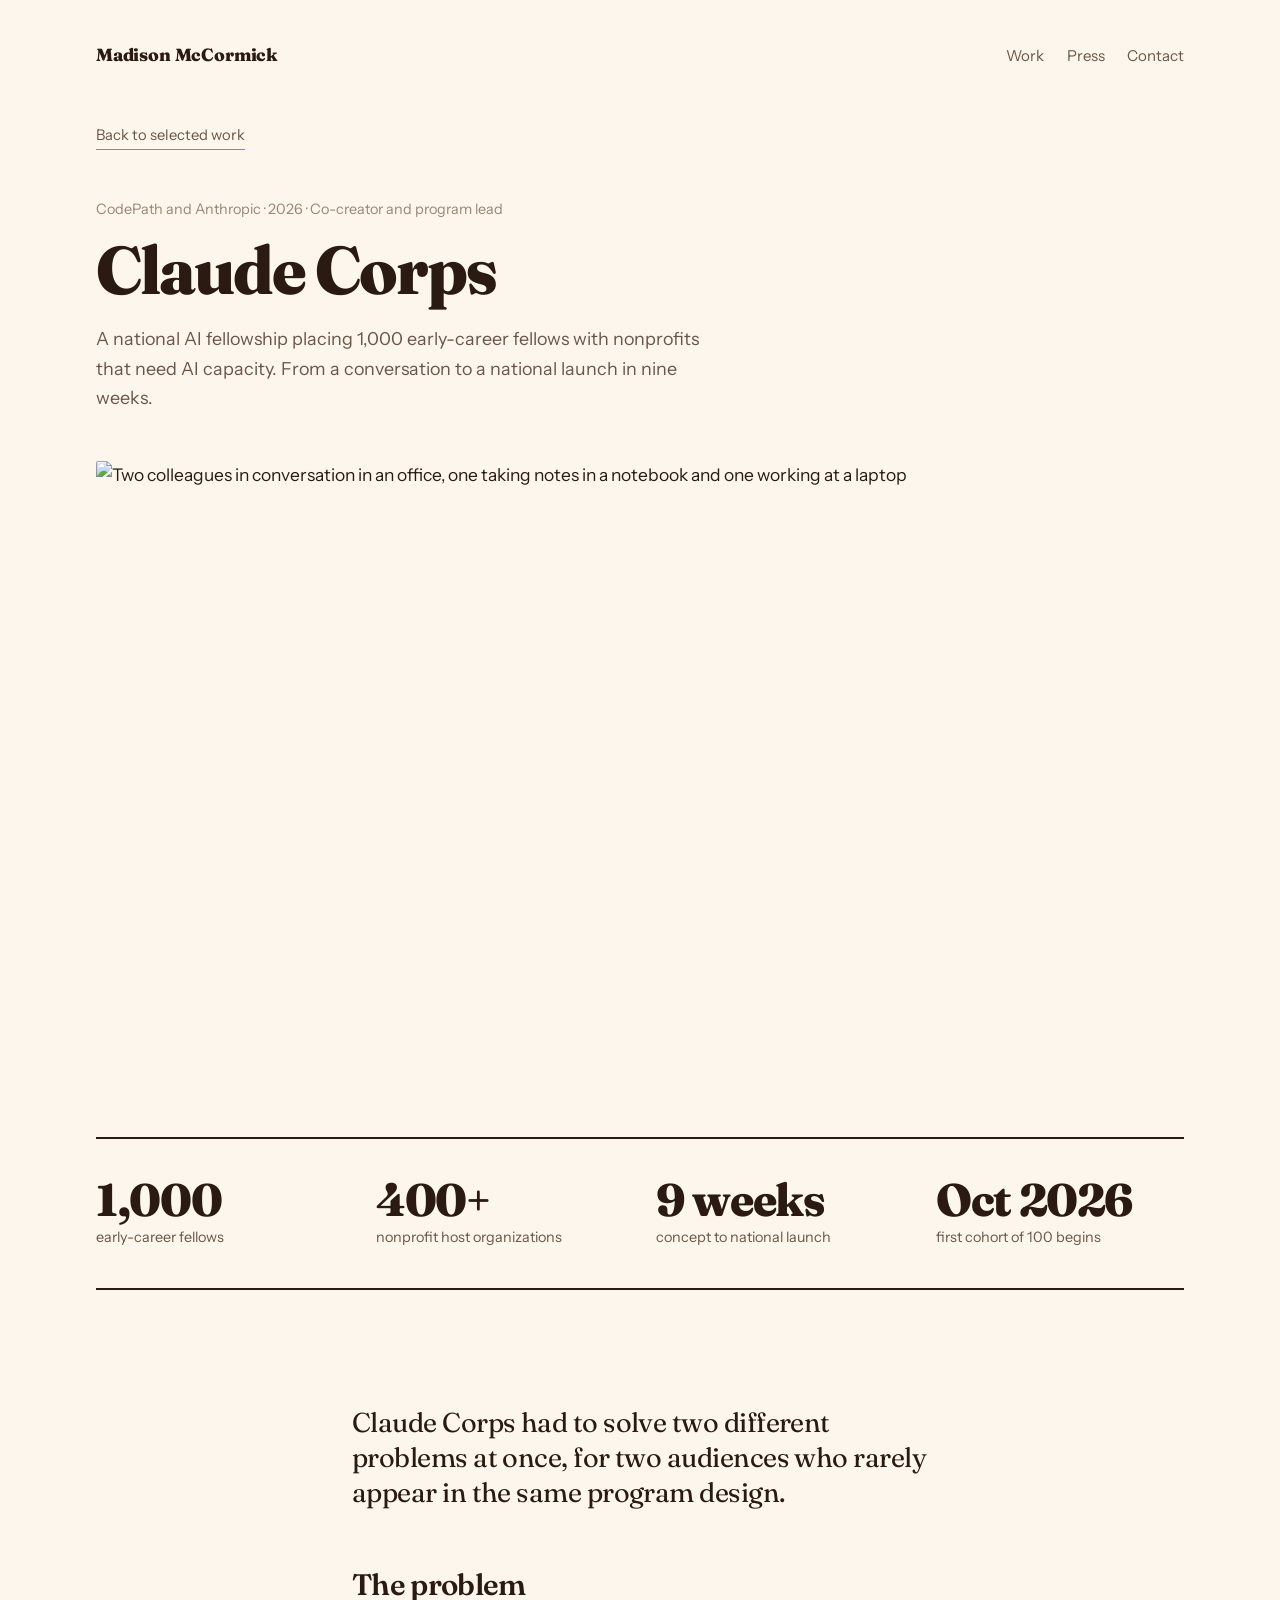
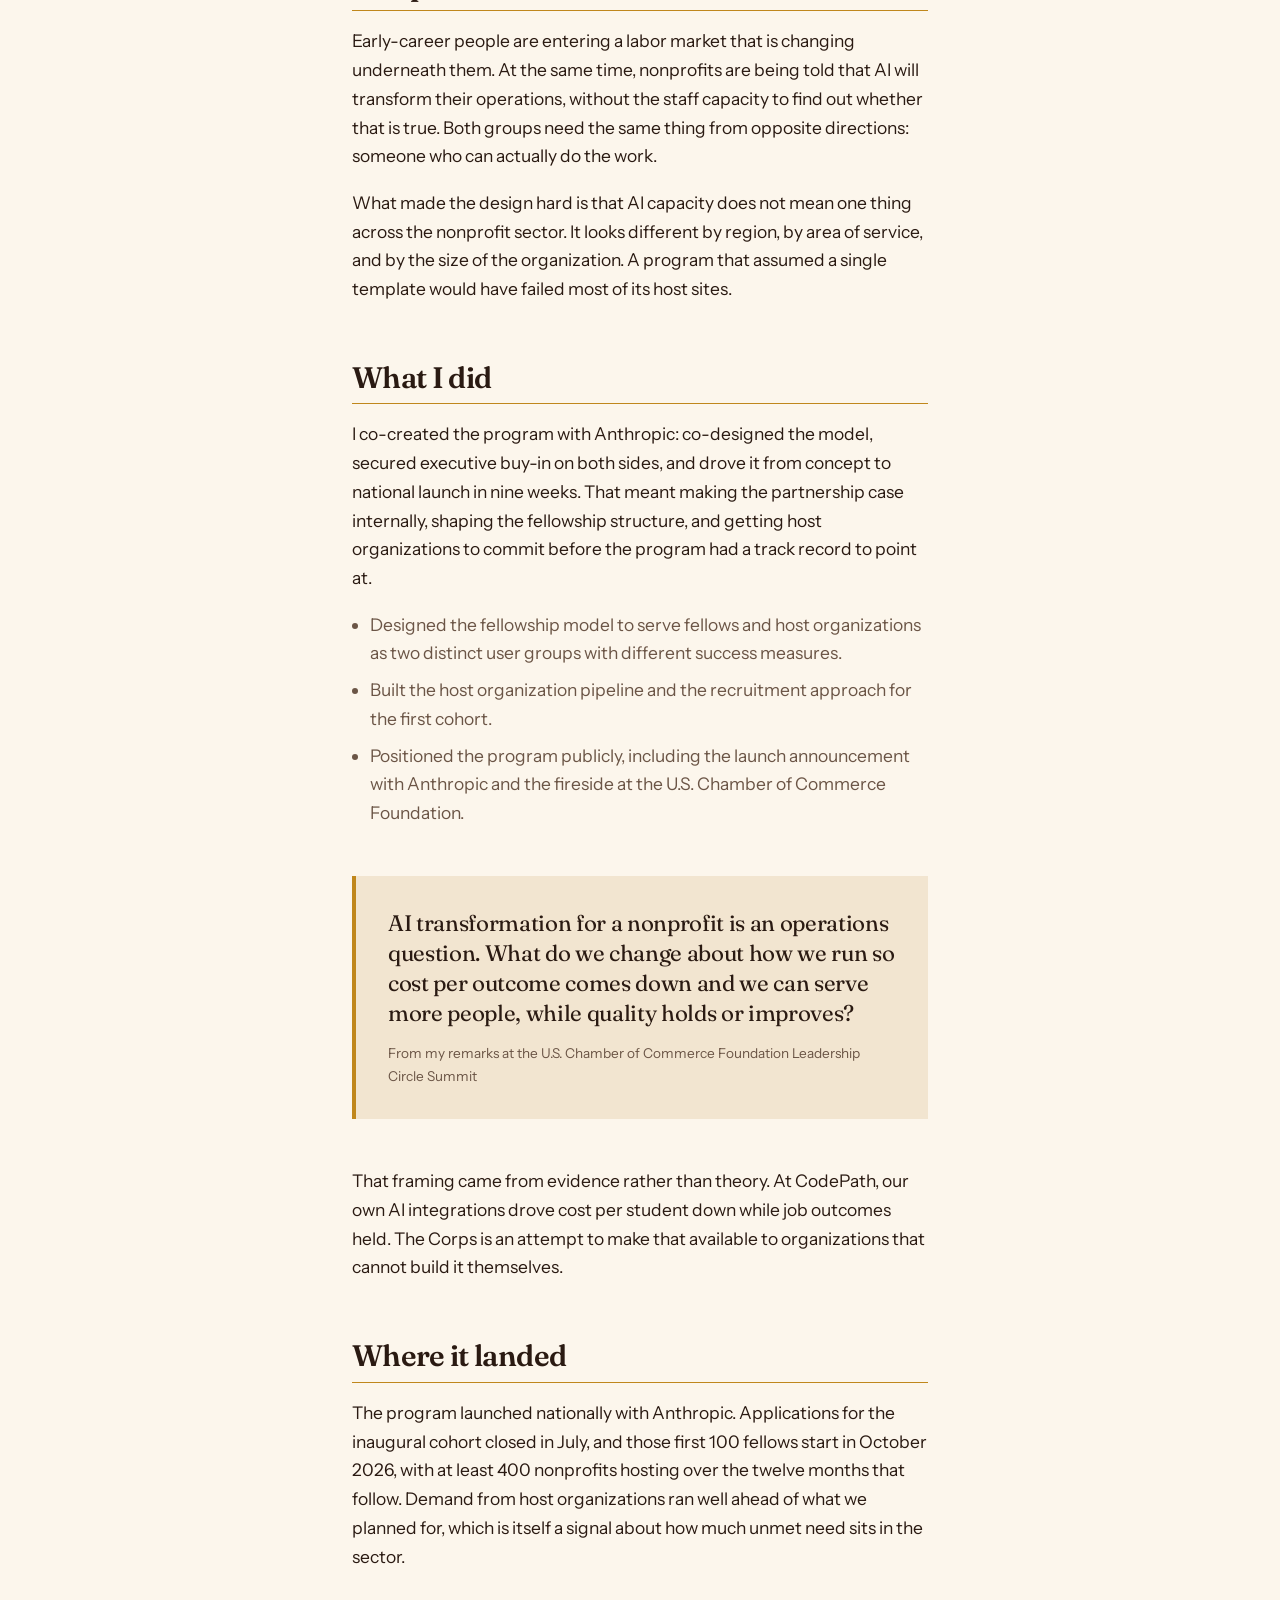
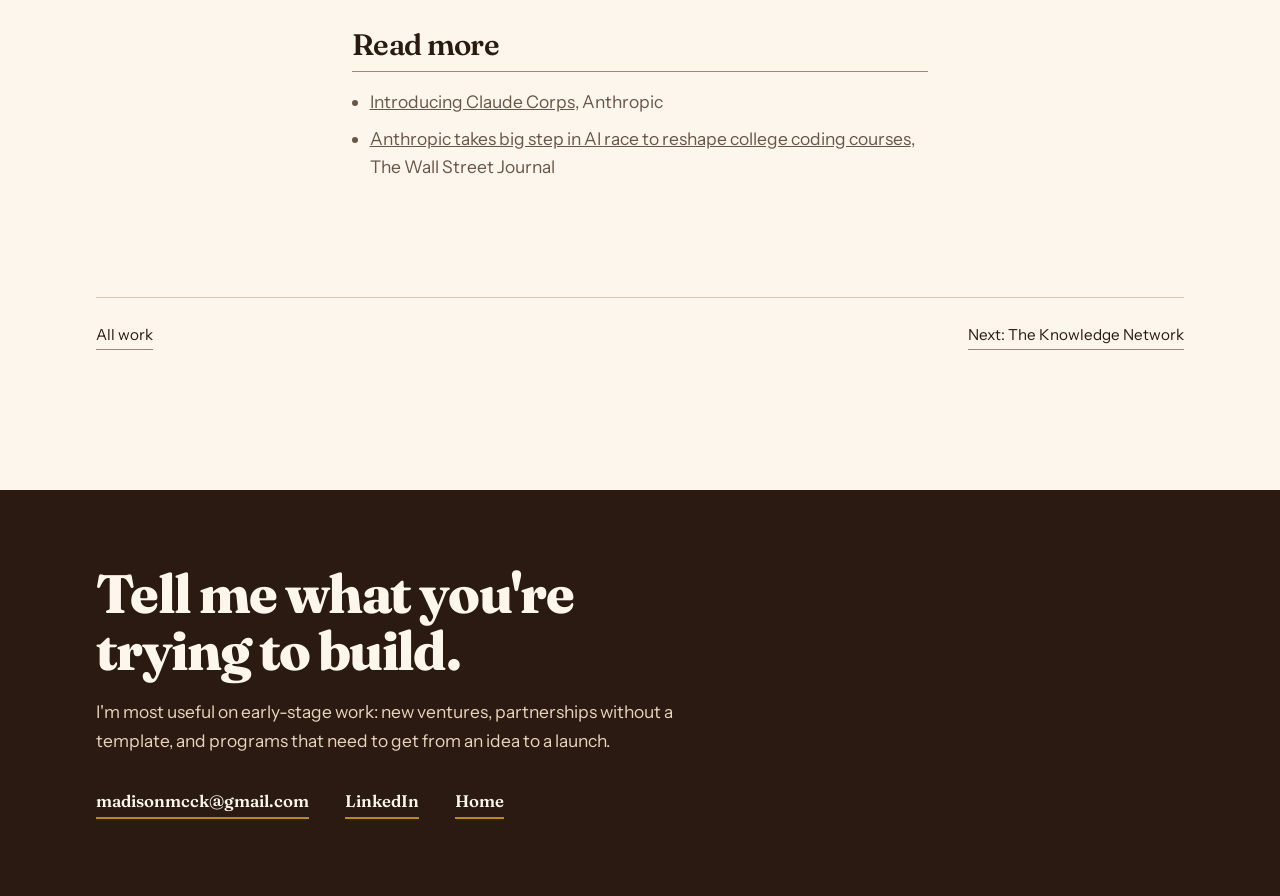
==== claude-corps.html @ e5d01e83 "Add files via upload" ====
<!DOCTYPE html>
<html lang="en">
<head>
<meta charset="utf-8">
<meta name="viewport" content="width=device-width, initial-scale=1">
<title>Claude Corps | Madison McCormick</title>
<meta name="description" content="Co-designing a national AI fellowship with Anthropic and taking it from a conversation to a national launch in nine weeks.">
<meta name="robots" content="noindex, nofollow">
<link rel="icon" href="../favicon.svg" type="image/svg+xml">
<meta property="og:type" content="website">
<meta property="og:site_name" content="Madison McCormick">
<meta property="og:title" content="Claude Corps | Madison McCormick">
<meta property="og:description" content="Co-designing a national AI fellowship with Anthropic and taking it from a conversation to a national launch in nine weeks.">
<meta property="og:url" content="https://meetmadison.net/work/claude-corps.html">
<link rel="canonical" href="https://meetmadison.net/work/claude-corps.html">
<meta property="og:image" content="https://meetmadison.net/images/speaking-podium.jpg">
<meta property="og:image:width" content="1084">
<meta property="og:image:height" content="1384">
<meta name="twitter:image" content="https://meetmadison.net/images/speaking-podium.jpg">
<meta name="twitter:card" content="summary_large_image">
<meta name="twitter:title" content="Claude Corps | Madison McCormick">
<meta name="twitter:description" content="Co-designing a national AI fellowship with Anthropic and taking it from a conversation to a national launch in nine weeks.">
<link rel="preconnect" href="https://fonts.googleapis.com">
<link rel="preconnect" href="https://fonts.gstatic.com" crossorigin>
<link href="https://fonts.googleapis.com/css2?family=Fraunces:ital,opsz,wght,SOFT,WONK@0,9..144,400,30,1;0,9..144,600,30,1;0,9..144,800,30,1;1,9..144,400,30,1&family=Instrument+Sans:ital,wght@0,400;0,500;0,600;1,400&display=swap" rel="stylesheet">
<link rel="stylesheet" href="../styles.css">
</head>
<body>

<div class="wrap">
  <header class="masthead">
    <a class="wordmark" href="../index.html">Madison McCormick</a>
    <nav>
      <a href="../index.html#work">Work</a>
      <a href="../index.html#press">Press</a>
      <a href="../index.html#contact">Contact</a>
    </nav>
  </header>

  <a class="backlink" href="../index.html#work">Back to selected work</a>

  <div class="case-head">
    <p class="eyebrow">CodePath and Anthropic · 2026 · Co-creator and program lead</p>
    <h1>Claude Corps</h1>
    <p class="dek">
      A national AI fellowship placing 1,000 early-career fellows with nonprofits
      that need AI capacity. From a conversation to a national launch in nine weeks.
    </p>
  </div>

  <figure class="case-hero">
    <img src="../images/claude-corps-mentoring.jpg" alt="Two colleagues in conversation in an office, one taking notes in a notebook and one working at a laptop" width="1116" height="806">
  </figure>
</div>

<div class="wrap">
  <div class="numbers">
    <div><span class="fig">1,000</span><span class="lab">early-career fellows</span></div>
    <div><span class="fig">400+</span><span class="lab">nonprofit host organizations</span></div>
    <div><span class="fig">9 weeks</span><span class="lab">concept to national launch</span></div>
    <div><span class="fig">Oct 2026</span><span class="lab">first cohort of 100 begins</span></div>
  </div>
</div>

<div class="narrow">
  <div class="prose">
    <p class="lead">
      Claude Corps had to solve two different problems at once, for two audiences
      who rarely appear in the same program design.
    </p>

    <h2>The problem</h2>
    <p>
      Early-career people are entering a labor market that is changing underneath
      them. At the same time, nonprofits are being told that AI will transform their
      operations, without the staff capacity to find out whether that is true. Both
      groups need the same thing from opposite directions: someone who can actually
      do the work.
    </p>
    <p>
      What made the design hard is that AI capacity does not mean one thing across
      the nonprofit sector. It looks different by region, by area of service, and by
      the size of the organization. A program that assumed a single template would
      have failed most of its host sites.
    </p>

    <h2>What I did</h2>
    <p>
      I co-created the program with Anthropic: co-designed the model, secured
      executive buy-in on both sides, and drove it from concept to national launch
      in nine weeks. That meant making the partnership case internally, shaping the
      fellowship structure, and getting host organizations to commit before the
      program had a track record to point at.
    </p>
    <ul>
      <li>Designed the fellowship model to serve fellows and host organizations as two distinct user groups with different success measures.</li>
      <li>Built the host organization pipeline and the recruitment approach for the first cohort.</li>
      <li>Positioned the program publicly, including the launch announcement with Anthropic and the fireside at the U.S. Chamber of Commerce Foundation.</li>
    </ul>

    <div class="aside-quote">
      <p>
        AI transformation for a nonprofit is an operations question. What do we
        change about how we run so cost per outcome comes down and we can serve more
        people, while quality holds or improves?
      </p>
      <span class="src">From my remarks at the U.S. Chamber of Commerce Foundation Leadership Circle Summit</span>
    </div>

    <p>
      That framing came from evidence rather than theory. At CodePath, our own AI
      integrations drove cost per student down while job outcomes held. The Corps is
      an attempt to make that available to organizations that cannot build it
      themselves.
    </p>

    <h2>Where it landed</h2>
    <p>
      The program launched nationally with Anthropic. Applications for the inaugural
      cohort closed in July, and those first 100 fellows start in October 2026, with
      at least 400 nonprofits hosting over the twelve months that follow. Demand from
      host organizations ran well ahead of what we planned for, which is itself a
      signal about how much unmet need sits in the sector.
    </p>

    <h2>Read more</h2>
    <ul>
      <li><a href="https://www.anthropic.com/news/claude-corps">Introducing Claude Corps</a>, Anthropic</li>
      <li><a href="https://www.wsj.com/tech/ai/anthropic-takes-big-step-in-ai-race-to-reshape-college-coding-courses-04c48372">Anthropic takes big step in AI race to reshape college coding courses</a>, The Wall Street Journal</li>
    </ul>
  </div>
</div>

<div class="wrap" style="margin-top:var(--stack)">
  <nav class="case-nav">
    <a href="../index.html#work">All work</a>
    <a href="knowledge-network.html">Next: The Knowledge Network</a>
  </nav>
</div>

<div class="contact">
  <div class="wrap">
    <h2>Tell me what you're trying to build.</h2>
    <p>
      I'm most useful on early-stage work: new ventures, partnerships without a
      template, and programs that need to get from an idea to a launch.
    </p>
    <div class="contact-links">
      <a href="mailto:madisonmcck@gmail.com">madisonmcck@gmail.com</a>
      <a href="https://www.linkedin.com/in/madison-mcck/">LinkedIn</a>
      <a href="../index.html">Home</a>
    </div>
  </div>
</div>

</body>
</html>
---- styles.css ----
/* ============================================================
   Madison McCormick
   Shared stylesheet for index.html and work/*.html
   ============================================================ */

:root{
  --paper:#FCF6EC;
  --sand:#F2E5D0;
  --clay:#E8D5BA;
  --ink:#2A1A12;
  --ink-soft:#6B5546;
  --ink-faint:#9C8570;
  --brick:#9B2C1E;
  --gold:#C0871C;
  --rule:#DCC7A8;

  --display:"Fraunces", Georgia, serif;
  --body:"Instrument Sans", system-ui, sans-serif;

  --gutter:clamp(1.25rem, 5vw, 5rem);
  --stack:clamp(4rem, 9vw, 8rem);
}

*,*::before,*::after{box-sizing:border-box;}
html{-webkit-text-size-adjust:100%;scroll-behavior:smooth;}
@media (prefers-reduced-motion:reduce){html{scroll-behavior:auto;}}

body{
  margin:0;
  background:var(--paper);
  color:var(--ink);
  font-family:var(--body);
  font-size:clamp(1rem,0.95rem + 0.22vw,1.09rem);
  line-height:1.65;
  -webkit-font-smoothing:antialiased;
}

img{display:block;width:100%;height:auto;}

.wrap{max-width:76rem;margin:0 auto;padding:0 var(--gutter);}
.narrow{max-width:44rem;margin:0 auto;padding:0 var(--gutter);}

a{color:inherit;}
a:focus-visible,button:focus-visible{outline:2px solid var(--brick);outline-offset:3px;}

/* ---------------- masthead ---------------- */

.masthead{
  display:flex;flex-wrap:wrap;gap:0.75rem 2rem;
  align-items:baseline;justify-content:space-between;
  padding:clamp(1.5rem,4vw,2.5rem) 0 clamp(2rem,5vw,3rem);
}
.wordmark{
  font-family:var(--display);
  font-weight:800;font-size:1.1rem;letter-spacing:-0.01em;
  text-decoration:none;
}
.masthead nav{display:flex;flex-wrap:wrap;gap:1.4rem;font-size:0.94rem;}
.masthead nav a{
  text-decoration:none;color:var(--ink-soft);
  padding-bottom:2px;border-bottom:1.5px solid transparent;
}
.masthead nav a:hover{color:var(--brick);border-bottom-color:var(--gold);}

/* ---------------- hero (home) ---------------- */

.hero{
  display:grid;
  grid-template-columns:minmax(0,1.25fr) minmax(0,0.85fr);
  gap:clamp(1.75rem,4vw,3.5rem);
  align-items:end;
  padding-bottom:clamp(2.5rem,5vw,4rem);
}
.hero h1{
  font-family:var(--display);
  font-weight:800;
  font-size:clamp(2.4rem,6.2vw,5rem);
  line-height:1.0;
  letter-spacing:-0.028em;
  margin:0 0 1.5rem;
}
.hero h1 em{font-style:italic;font-weight:400;}
.hero .lede{margin:0;max-width:30em;color:var(--ink-soft);font-size:1.1rem;}
.hero .lede + .lede{margin-top:0.9rem;}
.hero figure{margin:0;}
.hero figure img{aspect-ratio:4/5;object-fit:cover;object-position:50% 22%;border-radius:2px;}
@media (max-width:52rem){
  .hero{grid-template-columns:1fr;align-items:start;}
  .hero figure{order:-1;}
  .hero figure img{aspect-ratio:3/2;object-position:50% 25%;}
}

.band{height:6px;background:var(--gold);margin-bottom:var(--stack);}

/* ---------------- section furniture ---------------- */

section{padding-bottom:var(--stack);}

.kicker{
  font-family:var(--display);
  font-weight:600;font-size:1.05rem;
  margin:0 0 1.5rem;padding-bottom:0.6rem;
  border-bottom:2px solid var(--ink);
  display:flex;align-items:baseline;gap:1rem;
}
.kicker .note{
  margin-left:auto;font-family:var(--body);font-weight:400;
  font-size:0.88rem;color:var(--ink-faint);text-align:right;
}

/* ---------------- ledger ---------------- */

.row{
  display:grid;
  grid-template-columns:minmax(0,1.2fr) minmax(0,1.7fr) auto;
  gap:0.35rem 2rem;align-items:baseline;
  padding:1.15rem 0;border-bottom:1px solid var(--rule);
}
.row .name{
  font-family:var(--display);font-weight:600;
  font-size:clamp(1.15rem,1rem + 0.7vw,1.55rem);
  letter-spacing:-0.02em;line-height:1.15;
}
.row .org{
  display:block;font-family:var(--body);font-weight:400;
  font-size:0.86rem;color:var(--ink-faint);margin-top:0.35rem;letter-spacing:0.01em;
}
.row .state{color:var(--ink-soft);font-size:0.99rem;line-height:1.5;}
.row .year{
  font-family:var(--display);font-weight:600;font-size:1rem;
  color:var(--gold);white-space:nowrap;justify-self:end;
}
@media (max-width:46rem){
  .row{grid-template-columns:1fr auto;}
  .row .state{grid-column:1 / -1;}
}

/* ---------------- essay ---------------- */

.essay{
  display:grid;grid-template-columns:minmax(0,1fr) minmax(0,1.5fr);
  gap:clamp(1.5rem,4vw,4rem);align-items:start;
}
.essay .side{position:sticky;top:2rem;}
.essay .side figure{margin:0;}
.essay .side figcaption{font-size:0.83rem;color:var(--ink-faint);margin-top:0.6rem;line-height:1.45;}
.essay .side img{aspect-ratio:4/5;object-fit:cover;border-radius:2px;}
.essay p{margin:0 0 1.15rem;max-width:36em;}
.essay p:last-child{margin-bottom:0;}
.essay .opener{
  font-family:var(--display);font-weight:400;
  font-size:clamp(1.3rem,1.05rem + 1.1vw,1.9rem);
  line-height:1.28;letter-spacing:-0.02em;margin-bottom:1.4rem;
}
@media (max-width:52rem){
  .essay{grid-template-columns:1fr;}
  .essay .side{position:static;}
  .essay .side img{aspect-ratio:3/2;}
}

/* ---------------- photo strips ---------------- */

.strip{
  display:grid;grid-template-columns:repeat(3,1fr);
  gap:clamp(0.5rem,1.5vw,1rem);margin-top:clamp(2rem,4vw,3rem);
}
.strip figure{margin:0;}
.strip img{aspect-ratio:1/1;object-fit:cover;border-radius:2px;}
.strip figcaption{font-size:0.8rem;color:var(--ink-faint);margin-top:0.5rem;line-height:1.4;}
@media (max-width:40rem){
  .strip{grid-template-columns:1fr 1fr;}
  .strip figure:last-child:nth-child(odd):not(:only-child){display:none;}
}

.press-pics{
  display:grid;grid-template-columns:repeat(3,1fr);
  gap:clamp(0.5rem,1.5vw,1rem);margin-top:clamp(1.5rem,3vw,2.5rem);
}
.press-pics figure{margin:0;}
.press-pics img{aspect-ratio:3/2;object-fit:cover;border-radius:2px;}
.press-pics figcaption{font-size:0.8rem;color:var(--ink-faint);margin-top:0.5rem;line-height:1.4;}
@media (max-width:44rem){
  .press-pics{grid-template-columns:1fr 1fr;}
  /* drop a trailing orphan only when the count is odd, so pairs stay intact */
  .press-pics figure:last-child:nth-child(odd):not(:only-child){display:none;}
}

/* plate: a wide figure shown whole, never cropped (logo sheets, documents) */

.plate{margin:clamp(2rem,4vw,3rem) 0 0;overflow-x:auto;}
.plate img{border-radius:2px;min-width:34rem;}
.plate figcaption{font-size:0.83rem;color:var(--ink-faint);margin-top:0.6rem;line-height:1.45;}

/* ---------------- pull quote ---------------- */

.quote{background:var(--sand);padding:clamp(2.5rem,6vw,4.5rem) 0;margin-bottom:var(--stack);}
.quote blockquote{
  margin:0;max-width:30em;
  font-family:var(--display);font-weight:400;
  font-size:clamp(1.35rem,1.05rem + 1.4vw,2.15rem);
  line-height:1.26;letter-spacing:-0.022em;
}
.quote .attrib{
  margin:1.5rem 0 0;font-size:0.9rem;color:var(--ink-soft);
  padding-top:1rem;border-top:1.5px solid var(--gold);display:inline-block;
}

/* ---------------- now ---------------- */

.now{display:grid;grid-template-columns:minmax(0,1fr) minmax(0,1fr);gap:clamp(1.5rem,4vw,3.5rem);align-items:start;}
.now p{margin:0 0 1.15rem;max-width:34em;}
.now p:last-child{margin-bottom:0;}
.now .pics{display:grid;gap:clamp(0.5rem,1.5vw,1rem);}
.now .pics figure{margin:0;}
.now .pics img{aspect-ratio:3/2;object-fit:cover;border-radius:2px;}
.now .pics figcaption{font-size:0.8rem;color:var(--ink-faint);margin-top:0.5rem;}
@media (max-width:52rem){.now{grid-template-columns:1fr;}}

/* ---------------- work list ---------------- */

.work-item{
  display:grid;
  grid-template-columns:minmax(0,9rem) minmax(0,1fr) minmax(0,1.3fr);
  gap:0.5rem 2rem;align-items:start;
  padding:1.6rem 0;border-bottom:1px solid var(--rule);text-decoration:none;
}
.work-item:first-of-type{border-top:1px solid var(--rule);}
.work-item img{aspect-ratio:1/1;object-fit:cover;border-radius:2px;}
.work-item h3{
  font-family:var(--display);font-weight:600;
  font-size:clamp(1.2rem,1.05rem + 0.8vw,1.7rem);
  letter-spacing:-0.022em;line-height:1.15;margin:0;
}
.work-item .meta{display:block;font-family:var(--body);font-weight:400;font-size:0.85rem;color:var(--ink-faint);margin-top:0.4rem;}
.work-item p{margin:0;color:var(--ink-soft);font-size:0.99rem;}
.work-item:hover h3{color:var(--brick);}
@media (max-width:52rem){
  .work-item{grid-template-columns:5.5rem 1fr;}
  .work-item p{grid-column:1 / -1;}
}

/* ---------------- press ---------------- */

.press-item{
  display:grid;grid-template-columns:minmax(0,11rem) minmax(0,1fr);
  gap:0.3rem 2rem;align-items:baseline;
  padding:1.05rem 0;border-bottom:1px solid var(--rule);
}
.press-item:first-of-type{border-top:1px solid var(--rule);}
.outlet{font-family:var(--display);font-weight:600;font-size:1rem;letter-spacing:-0.01em;}
.press-item a{text-decoration:none;border-bottom:1px solid var(--rule);}
.press-item a:hover{color:var(--brick);border-bottom-color:var(--brick);}
.press-item .sub{display:block;font-size:0.85rem;color:var(--ink-faint);margin-top:0.25rem;}
@media (max-width:40rem){.press-item{grid-template-columns:1fr;}}

/* ---------------- own words ---------------- */

.ownwords{display:grid;grid-template-columns:minmax(0,1fr) minmax(0,0.85fr);gap:clamp(1.75rem,4vw,3.5rem);align-items:start;}
.essaylink{display:block;text-decoration:none;padding:1.5rem 0;border-top:1px solid var(--rule);border-bottom:1px solid var(--rule);}
.essaylink + .essaylink{border-top:none;}
.essaylink h3{
  font-family:var(--display);font-weight:600;
  font-size:clamp(1.3rem,1.1rem + 1vw,1.9rem);
  letter-spacing:-0.025em;line-height:1.14;margin:0 0 0.6rem;
}
.essaylink:hover h3{color:var(--brick);}
.essaylink .meta{display:block;font-size:0.85rem;color:var(--ink-faint);margin-bottom:0.7rem;}
.essaylink p{margin:0;color:var(--ink-soft);font-size:0.99rem;max-width:34em;}
.embed{margin:0;}
.embed iframe{width:100%;height:640px;border:0;background:var(--sand);border-radius:2px;display:block;}
.embed figcaption{font-size:0.83rem;color:var(--ink-faint);margin-top:0.6rem;line-height:1.45;}
@media (max-width:52rem){
  .ownwords{grid-template-columns:1fr;}
  .embed iframe{height:560px;}
}

/* ---------------- speaking ---------------- */

.speaking{display:grid;grid-template-columns:repeat(auto-fit,minmax(14rem,1fr));gap:clamp(1.5rem,3vw,3rem);}
.speaking h3{
  font-family:var(--display);font-weight:600;font-size:1.08rem;
  letter-spacing:-0.015em;margin:0 0 0.5rem;
  padding-bottom:0.5rem;border-bottom:1.5px solid var(--gold);
}
.speaking ul{margin:0;padding:0;list-style:none;}
.speaking li{padding:0.4rem 0;color:var(--ink-soft);font-size:0.98rem;border-bottom:1px solid var(--rule);}
.speaking li:last-child{border-bottom:none;}

/* ---------------- off the clock ---------------- */

.offclock{background:var(--sand);padding:clamp(3rem,6vw,5rem) 0;margin-bottom:var(--stack);}
.offclock .kicker{border-bottom-color:var(--ink);}
.facts{display:grid;grid-template-columns:minmax(0,1.15fr) minmax(0,1fr);gap:clamp(1.5rem,4vw,3.5rem);align-items:start;}
.facts ul{margin:0;padding:0;list-style:none;}
.facts li{
  padding:0.85rem 0;border-bottom:1px solid var(--clay);
  display:grid;grid-template-columns:1.75rem 1fr;gap:0.85rem;align-items:start;
}
.facts li:last-child{border-bottom:none;}
.facts .n{color:var(--gold);display:block;}
.facts .n svg{width:1.3rem;height:1.3rem;display:block;margin-top:0.16rem;}
.facts .pics{display:grid;grid-template-columns:1fr 1fr;gap:clamp(0.5rem,1.5vw,0.85rem);}
.facts .pics figure{margin:0;}
.facts .pics img{aspect-ratio:1/1;object-fit:cover;border-radius:2px;}
.facts .pics figcaption{font-size:0.78rem;color:var(--ink-faint);margin-top:0.4rem;}
@media (max-width:52rem){.facts{grid-template-columns:1fr;}}

/* ---------------- contact ---------------- */

.contact{background:var(--ink);color:var(--paper);padding:clamp(3rem,6vw,5rem) 0;}
.contact h2{
  font-family:var(--display);font-weight:800;
  font-size:clamp(1.85rem,1.3rem + 2.6vw,3.4rem);
  line-height:1.04;letter-spacing:-0.03em;margin:0 0 1.2rem;max-width:15ch;
}
.contact p{margin:0 0 2rem;max-width:34em;color:var(--clay);}
.contact-links{display:flex;flex-wrap:wrap;gap:0.85rem 2.25rem;align-items:baseline;}
.contact-links a{
  font-family:var(--display);font-weight:600;font-size:1.05rem;
  text-decoration:none;border-bottom:2px solid var(--gold);padding-bottom:2px;
}
.contact-links a:hover{color:var(--gold);}
.contact-links a:focus-visible{outline-color:var(--gold);}

footer{
  padding:1.75rem 0 2.5rem;font-size:0.85rem;color:var(--ink-faint);
  display:flex;flex-wrap:wrap;gap:0.4rem 2rem;justify-content:space-between;
}

/* ============================================================
   CASE STUDY PAGES (work/*.html)
   ============================================================ */

.backlink{
  display:inline-block;text-decoration:none;font-size:0.92rem;
  color:var(--ink-soft);border-bottom:1.5px solid var(--gold);
  padding-bottom:2px;margin-bottom:clamp(2rem,5vw,3rem);
}
.backlink:hover{color:var(--brick);}

.case-head{padding-bottom:clamp(2rem,4vw,3rem);}
.case-head .eyebrow{
  font-family:var(--body);font-size:0.9rem;color:var(--ink-faint);
  margin:0 0 0.9rem;
}
.case-head h1{
  font-family:var(--display);font-weight:800;
  font-size:clamp(2.2rem,1.5rem + 3.4vw,4.2rem);
  line-height:1.02;letter-spacing:-0.03em;margin:0 0 1.2rem;max-width:18ch;
}
.case-head .dek{
  margin:0;max-width:34em;font-size:1.12rem;color:var(--ink-soft);
}

.case-hero{margin:0 0 clamp(2.5rem,5vw,4rem);}
.case-hero img{aspect-ratio:16/9;object-fit:cover;border-radius:2px;}
.case-hero figcaption{font-size:0.83rem;color:var(--ink-faint);margin-top:0.6rem;}

/* numbers */
.numbers{
  display:grid;grid-template-columns:repeat(auto-fit,minmax(11rem,1fr));
  gap:clamp(1rem,2.5vw,2rem);
  padding:clamp(1.75rem,4vw,2.5rem) 0;
  border-top:2px solid var(--ink);border-bottom:2px solid var(--ink);
  margin-bottom:var(--stack);
}
.numbers div{display:flex;flex-direction:column;gap:0.35rem;}
.numbers .fig{
  font-family:var(--display);font-weight:800;
  font-size:clamp(1.9rem,1.4rem + 1.8vw,2.9rem);
  line-height:0.95;letter-spacing:-0.03em;
}
.numbers .lab{font-size:0.9rem;color:var(--ink-soft);line-height:1.4;}

/* prose */
.prose h2{
  font-family:var(--display);font-weight:600;
  font-size:clamp(1.35rem,1.15rem + 0.9vw,1.85rem);
  letter-spacing:-0.022em;line-height:1.2;
  margin:0 0 1rem;padding-bottom:0.5rem;border-bottom:1.5px solid var(--gold);
}
.prose h2:not(:first-child){margin-top:clamp(2.5rem,5vw,3.5rem);}
.prose p{margin:0 0 1.1rem;max-width:36em;}
.prose p:last-child{margin-bottom:0;}
.prose ul{margin:0 0 1.1rem;padding-left:1.1rem;max-width:36em;}
.prose li{margin-bottom:0.5rem;color:var(--ink-soft);}
.prose .lead{
  font-family:var(--display);font-weight:400;
  font-size:clamp(1.25rem,1.05rem + 0.9vw,1.7rem);
  line-height:1.3;letter-spacing:-0.02em;color:var(--ink);
  margin-bottom:1.4rem;
}

.aside-quote{
  background:var(--sand);border-left:4px solid var(--gold);
  padding:clamp(1.5rem,3vw,2rem);margin:clamp(2rem,4vw,3rem) 0;
  max-width:38em;
}
.aside-quote p{
  font-family:var(--display);font-weight:400;
  font-size:clamp(1.1rem,1rem + 0.6vw,1.4rem);
  line-height:1.34;letter-spacing:-0.015em;margin:0;
}
.aside-quote .src{
  display:block;font-family:var(--body);font-size:0.85rem;
  color:var(--ink-soft);margin-top:0.9rem;
}

.case-nav{
  display:flex;flex-wrap:wrap;gap:1rem 2rem;justify-content:space-between;
  padding:1.5rem 0;border-top:1px solid var(--rule);
  margin-bottom:var(--stack);font-size:0.95rem;
}
.case-nav a{text-decoration:none;border-bottom:1.5px solid var(--gold);padding-bottom:2px;}
.case-nav a:hover{color:var(--brick);}
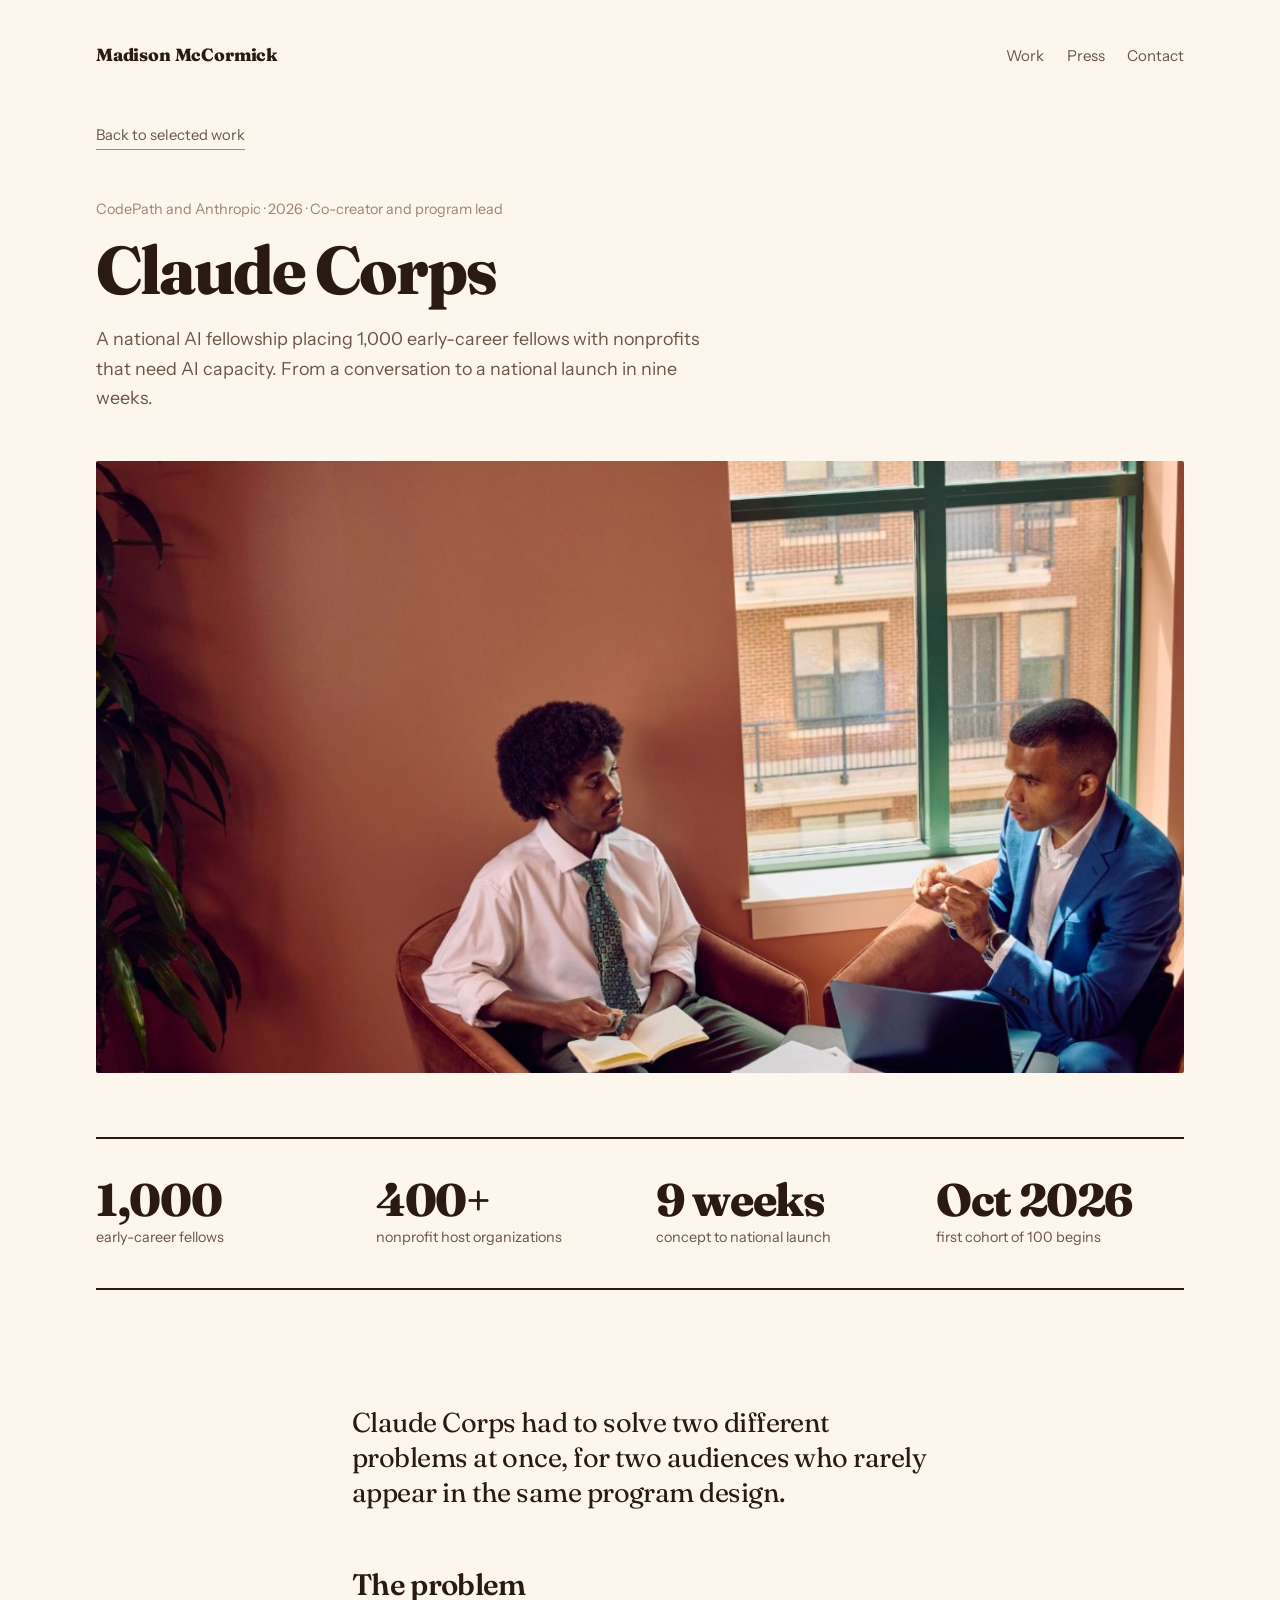
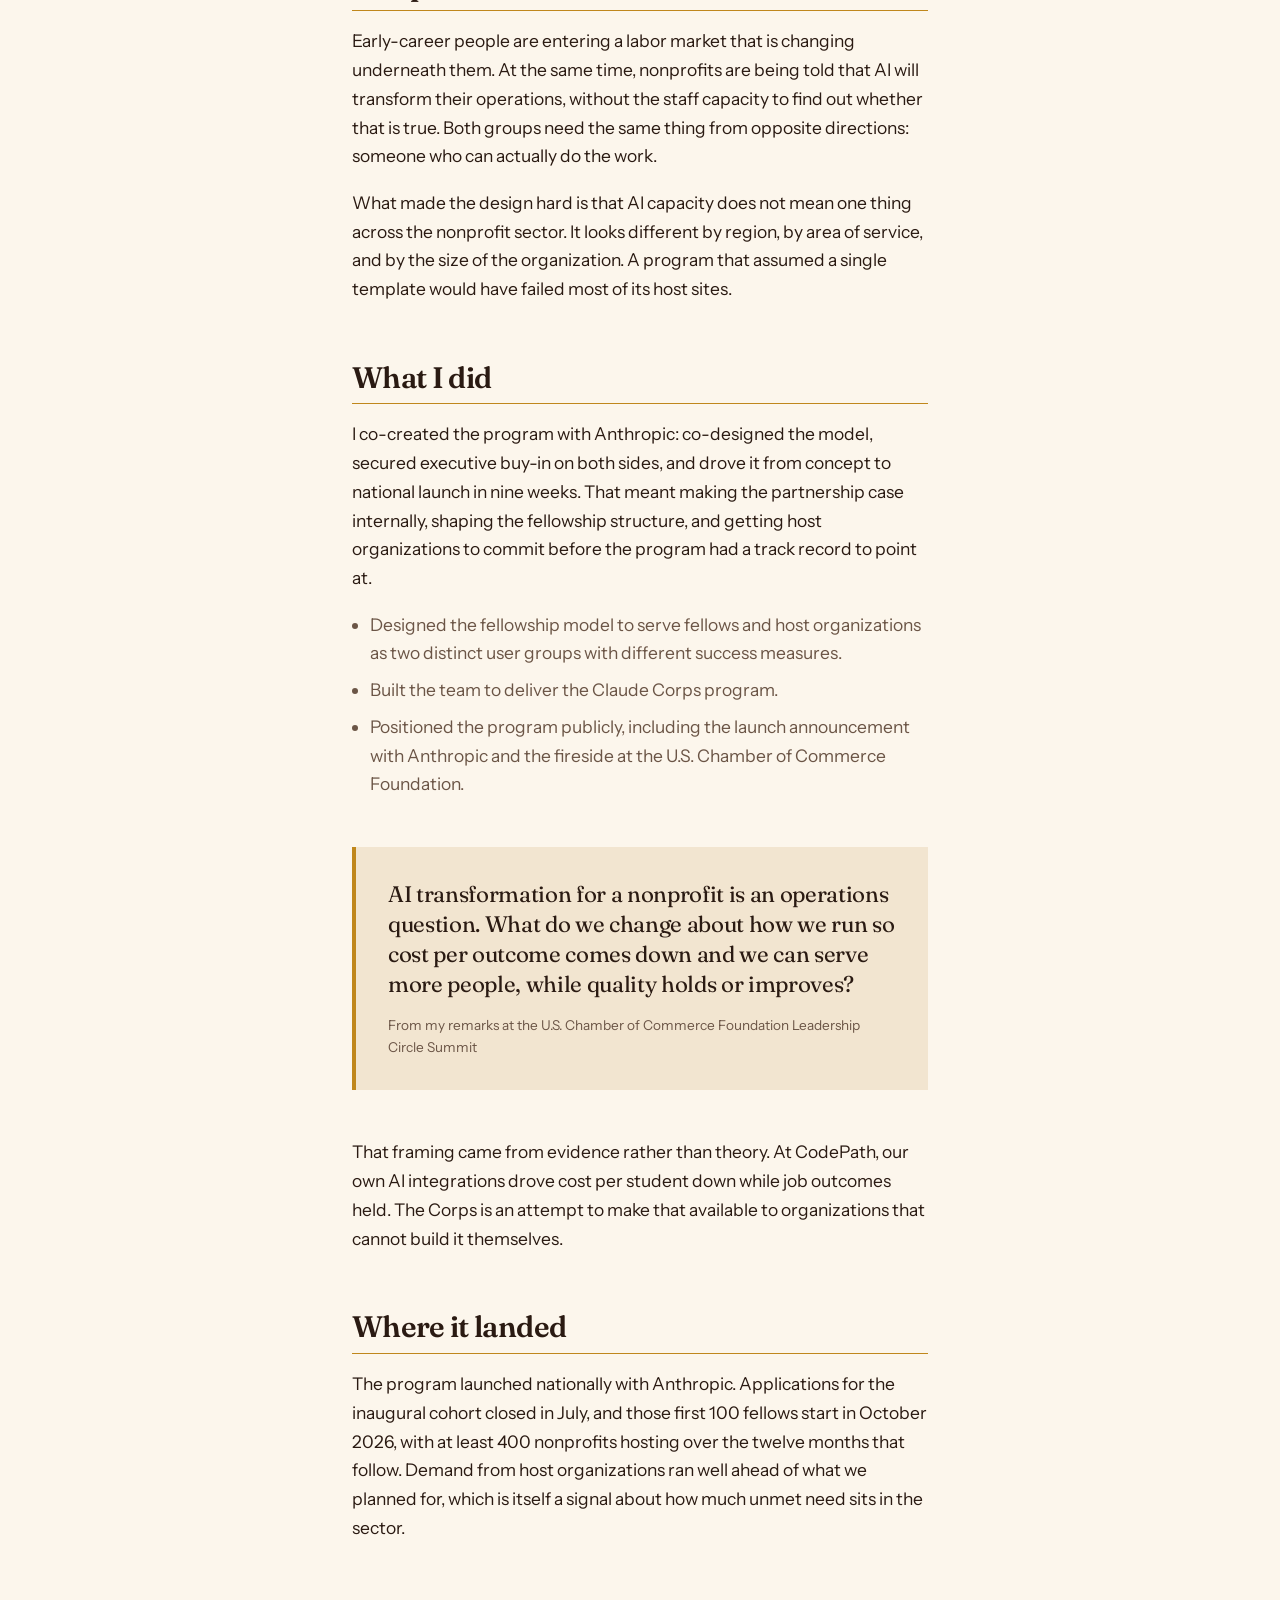
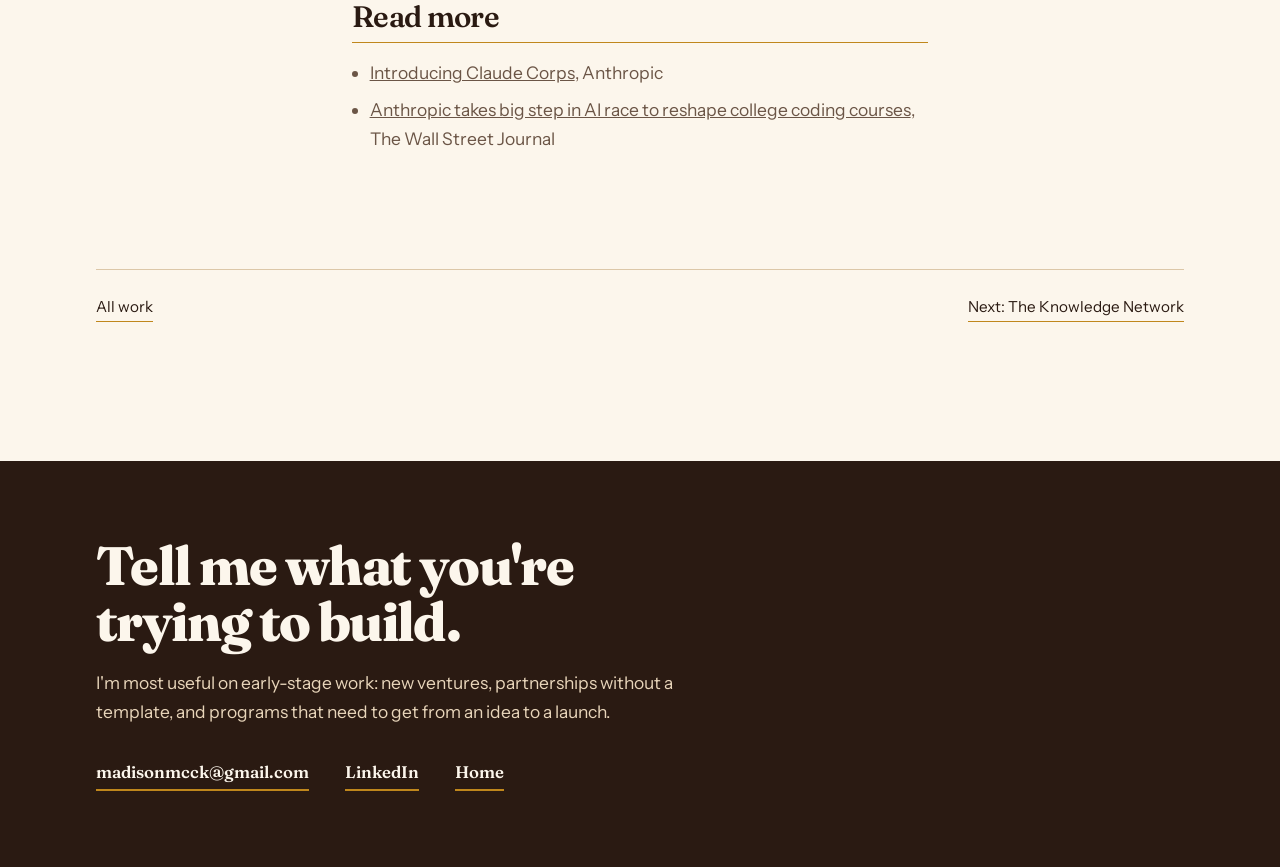
==== commit af95dc69: "Update claude-corps.html" ====
--- a/claude-corps.html
+++ b/claude-corps.html
@@ -94,7 +94,7 @@
     </p>
     <ul>
       <li>Designed the fellowship model to serve fellows and host organizations as two distinct user groups with different success measures.</li>
-      <li>Built the host organization pipeline and the recruitment approach for the first cohort.</li>
+           <li>Built the team to deliver the Claude Corps program.</li>
       <li>Positioned the program publicly, including the launch announcement with Anthropic and the fireside at the U.S. Chamber of Commerce Foundation.</li>
     </ul>
 
